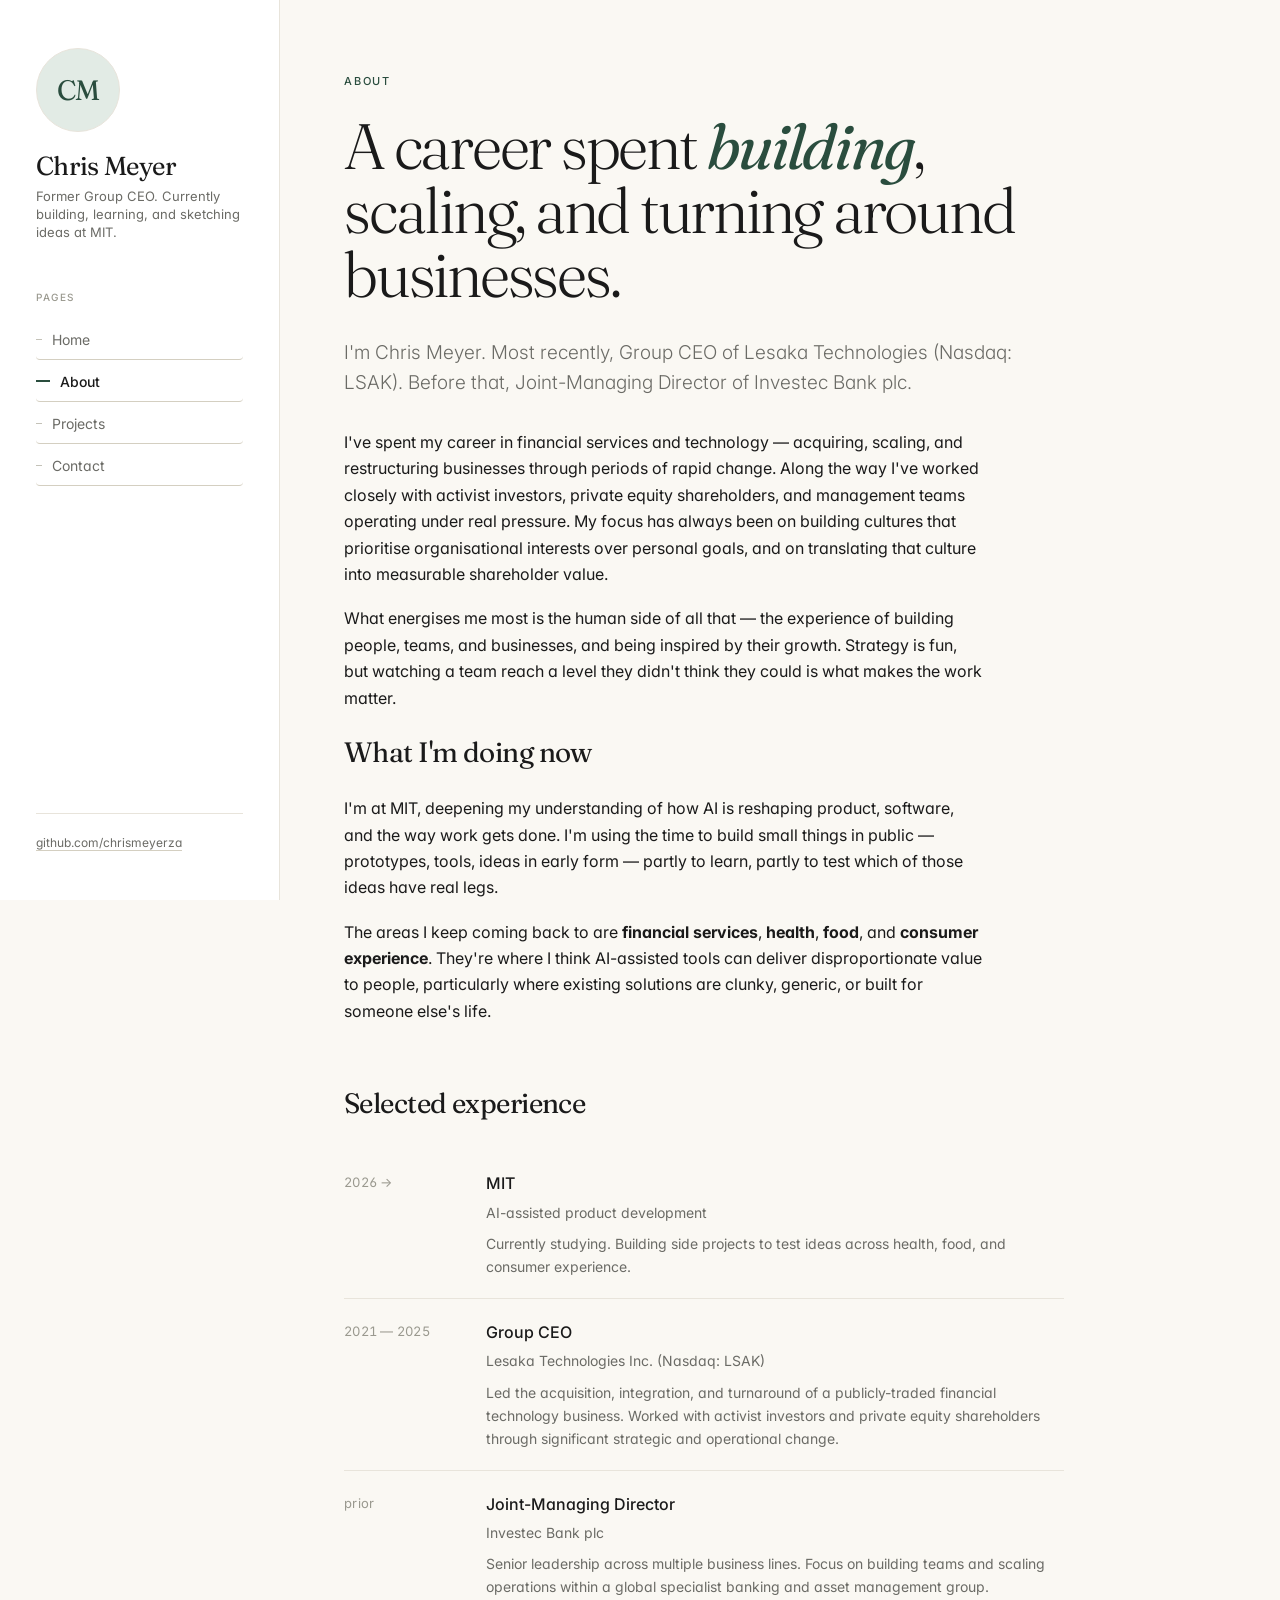
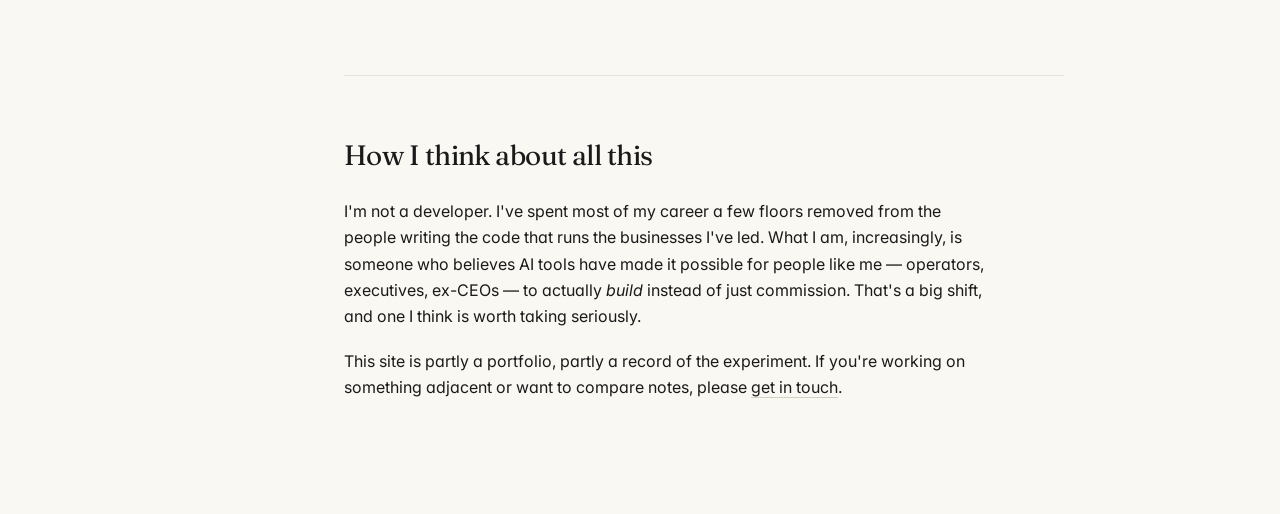
==== about.html @ eb2f5cf7 "Initial commit" ====
<!DOCTYPE html>
<html lang="en">
<head>
  <meta charset="UTF-8">
  <meta name="viewport" content="width=device-width, initial-scale=1.0">
  <title>About — Chris Meyer</title>
  <meta name="description" content="Background and experience of Chris Meyer.">
  <link rel="stylesheet" href="styles.css">
</head>
<body>
<div class="layout">

  <aside class="sidebar">
    <div class="sidebar-header">
      <div class="portrait">CM</div>
      <div class="name">Chris Meyer</div>
      <div class="title">Former Group CEO. Currently building, learning, and sketching ideas at MIT.</div>
    </div>

    <nav class="nav">
      <div class="nav-label">Pages</div>
      <ul class="nav-list">
        <li class="nav-item"><a href="index.html" class="nav-link">Home</a></li>
        <li class="nav-item"><a href="about.html" class="nav-link active">About</a></li>
        <li class="nav-item"><a href="projects.html" class="nav-link">Projects</a></li>
        <li class="nav-item"><a href="contact.html" class="nav-link">Contact</a></li>
      </ul>
    </nav>

    <div class="sidebar-footer">
      <a href="https://github.com/chrismeyerza">github.com/chrismeyerza</a>
    </div>
  </aside>

  <main class="content">
    <div class="eyebrow">About</div>
    <h1 class="page-title">A career spent <em>building</em>, scaling, and turning around businesses.</h1>
    <p class="lead">I'm Chris Meyer. Most recently, Group CEO of Lesaka Technologies (Nasdaq: LSAK). Before that, Joint-Managing Director of Investec Bank plc.</p>

    <p>I've spent my career in financial services and technology — acquiring, scaling, and restructuring businesses through periods of rapid change. Along the way I've worked closely with activist investors, private equity shareholders, and management teams operating under real pressure. My focus has always been on building cultures that prioritise organisational interests over personal goals, and on translating that culture into measurable shareholder value.</p>

    <p>What energises me most is the human side of all that — the experience of building people, teams, and businesses, and being inspired by their growth. Strategy is fun, but watching a team reach a level they didn't think they could is what makes the work matter.</p>

    <h2>What I'm doing now</h2>
    <p>I'm at MIT, deepening my understanding of how AI is reshaping product, software, and the way work gets done. I'm using the time to build small things in public — prototypes, tools, ideas in early form — partly to learn, partly to test which of those ideas have real legs.</p>

    <p>The areas I keep coming back to are <strong>financial services</strong>, <strong>health</strong>, <strong>food</strong>, and <strong>consumer experience</strong>. They're where I think AI-assisted tools can deliver disproportionate value to people, particularly where existing solutions are clunky, generic, or built for someone else's life.</p>

    <h2>Selected experience</h2>

    <div class="timeline">

      <div class="timeline-item">
        <div class="timeline-date">2026 →</div>
        <div class="timeline-body">
          <h3>MIT</h3>
          <div class="org">AI-assisted product development</div>
          <p>Currently studying. Building side projects to test ideas across health, food, and consumer experience.</p>
        </div>
      </div>

      <div class="timeline-item">
        <div class="timeline-date">2021 — 2025</div>
        <div class="timeline-body">
          <h3>Group CEO</h3>
          <div class="org">Lesaka Technologies Inc. (Nasdaq: LSAK)</div>
          <p>Led the acquisition, integration, and turnaround of a publicly-traded financial technology business. Worked with activist investors and private equity shareholders through significant strategic and operational change.</p>
        </div>
      </div>

      <div class="timeline-item">
        <div class="timeline-date">prior</div>
        <div class="timeline-body">
          <h3>Joint-Managing Director</h3>
          <div class="org">Investec Bank plc</div>
          <p>Senior leadership across multiple business lines. Focus on building teams and scaling operations within a global specialist banking and asset management group.</p>
        </div>
      </div>

    </div>

    <hr class="divider">

    <h2>How I think about all this</h2>
    <p>I'm not a developer. I've spent most of my career a few floors removed from the people writing the code that runs the businesses I've led. What I am, increasingly, is someone who believes AI tools have made it possible for people like me — operators, executives, ex-CEOs — to actually <em>build</em> instead of just commission. That's a big shift, and one I think is worth taking seriously.</p>

    <p>This site is partly a portfolio, partly a record of the experiment. If you're working on something adjacent or want to compare notes, please <a href="contact.html">get in touch</a>.</p>

  </main>

</div>
</body>
</html>
---- styles.css ----
/* ============================================
   Chris Meyer Portfolio — shared styles
   ============================================ */

@import url('https://fonts.googleapis.com/css2?family=Fraunces:opsz,wght@9..144,300;9..144,400;9..144,500;9..144,600&family=Inter:wght@300;400;500;600&display=swap');

:root {
  --bg: #FAF8F3;
  --surface: #FFFFFF;
  --ink: #1A1A1A;
  --ink-muted: #6B6B66;
  --ink-light: #9A998F;
  --ink-faint: #C4C2B8;
  --line: #E8E4DB;
  --line-strong: #D4CFC1;
  --accent: #2A4D3E;
  --accent-light: #E2EBE5;
  --accent-warm: #B8761A;

  --font-display: 'Fraunces', Georgia, serif;
  --font-body: 'Inter', -apple-system, sans-serif;

  --sidebar-width: 280px;
  --content-max: 720px;
}

* { box-sizing: border-box; margin: 0; padding: 0; }

html { scroll-behavior: smooth; }

body {
  font-family: var(--font-body);
  font-weight: 400;
  background: var(--bg);
  color: var(--ink);
  line-height: 1.65;
  -webkit-font-smoothing: antialiased;
  font-feature-settings: "ss01", "cv11";
}

/* ============================================
   LAYOUT — sidebar + content
   ============================================ */

.layout {
  display: grid;
  grid-template-columns: var(--sidebar-width) 1fr;
  min-height: 100vh;
}

.sidebar {
  background: var(--surface);
  border-right: 1px solid var(--line);
  padding: 48px 36px;
  position: sticky;
  top: 0;
  height: 100vh;
  display: flex;
  flex-direction: column;
}

.content {
  padding: 72px 64px 96px;
  max-width: calc(var(--content-max) + 128px);
}

/* ============================================
   SIDEBAR
   ============================================ */

.sidebar-header {
  margin-bottom: 40px;
}

.portrait {
  width: 84px;
  height: 84px;
  border-radius: 50%;
  background: var(--accent-light);
  margin-bottom: 20px;
  overflow: hidden;
  display: flex;
  align-items: center;
  justify-content: center;
  font-family: var(--font-display);
  font-size: 28px;
  font-weight: 400;
  color: var(--accent);
  letter-spacing: -0.02em;
  border: 1px solid var(--line);
}

.portrait img {
  width: 100%;
  height: 100%;
  object-fit: cover;
  display: block;
}

.name {
  font-family: var(--font-display);
  font-size: 26px;
  font-weight: 400;
  letter-spacing: -0.025em;
  line-height: 1.1;
  margin-bottom: 6px;
  color: var(--ink);
}

.title {
  font-size: 13px;
  color: var(--ink-muted);
  font-weight: 400;
  line-height: 1.4;
}

.nav {
  margin-top: 8px;
  flex: 1;
}

.nav-label {
  font-size: 10px;
  letter-spacing: 0.16em;
  text-transform: uppercase;
  color: var(--ink-light);
  margin-bottom: 14px;
  font-weight: 500;
}

.nav-list {
  list-style: none;
  margin-bottom: 36px;
}

.nav-item {
  margin-bottom: 2px;
}

.nav-link {
  display: flex;
  align-items: center;
  gap: 10px;
  padding: 8px 10px 8px 0;
  text-decoration: none;
  color: var(--ink-muted);
  font-size: 14px;
  font-weight: 400;
  border-radius: 4px;
  transition: color 0.15s;
  position: relative;
}

.nav-link::before {
  content: '';
  width: 6px;
  height: 1px;
  background: var(--ink-faint);
  transition: all 0.15s;
}

.nav-link:hover {
  color: var(--ink);
}

.nav-link:hover::before {
  width: 14px;
  background: var(--ink);
}

.nav-link.active {
  color: var(--ink);
  font-weight: 500;
}

.nav-link.active::before {
  width: 14px;
  background: var(--accent);
  height: 2px;
}

.sidebar-footer {
  font-size: 12px;
  color: var(--ink-light);
  border-top: 1px solid var(--line);
  padding-top: 20px;
  line-height: 1.5;
}

.sidebar-footer a {
  color: var(--ink-muted);
  text-decoration: none;
  border-bottom: 1px solid var(--line-strong);
  transition: all 0.15s;
}

.sidebar-footer a:hover {
  color: var(--ink);
  border-bottom-color: var(--ink);
}

/* ============================================
   CONTENT — typography
   ============================================ */

.eyebrow {
  font-size: 11px;
  letter-spacing: 0.16em;
  text-transform: uppercase;
  color: var(--accent);
  font-weight: 500;
  margin-bottom: 24px;
}

h1.page-title {
  font-family: var(--font-display);
  font-weight: 300;
  font-size: clamp(40px, 5.5vw, 64px);
  line-height: 1.0;
  letter-spacing: -0.035em;
  margin-bottom: 32px;
  color: var(--ink);
  max-width: 18ch;
}

h1.page-title em {
  font-style: italic;
  font-weight: 400;
  color: var(--accent);
}

h2 {
  font-family: var(--font-display);
  font-weight: 400;
  font-size: 28px;
  letter-spacing: -0.02em;
  margin-top: 56px;
  margin-bottom: 20px;
  color: var(--ink);
}

h2:first-of-type { margin-top: 0; }

h3 {
  font-family: var(--font-body);
  font-weight: 500;
  font-size: 16px;
  margin-bottom: 6px;
  color: var(--ink);
}

p {
  font-size: 16px;
  margin-bottom: 18px;
  color: var(--ink);
  max-width: 64ch;
}

p.lead {
  font-size: 19px;
  font-weight: 300;
  line-height: 1.55;
  color: var(--ink-muted);
  margin-bottom: 32px;
  max-width: 56ch;
}

a {
  color: var(--ink);
  text-decoration: none;
  border-bottom: 1px solid var(--line-strong);
  transition: border-color 0.15s, color 0.15s;
}

a:hover {
  border-bottom-color: var(--ink);
}

a.accent {
  color: var(--accent);
  border-bottom-color: var(--accent-light);
}

a.accent:hover {
  border-bottom-color: var(--accent);
}

ul {
  list-style: none;
  margin-bottom: 24px;
}

ul.bulleted li {
  padding-left: 18px;
  position: relative;
  margin-bottom: 8px;
  color: var(--ink);
  max-width: 60ch;
}

ul.bulleted li::before {
  content: '';
  position: absolute;
  left: 0;
  top: 12px;
  width: 6px;
  height: 1px;
  background: var(--ink-faint);
}

hr.divider {
  border: none;
  height: 1px;
  background: var(--line);
  margin: 56px 0;
}

/* ============================================
   PROJECT CARDS
   ============================================ */

.project {
  padding: 28px 0;
  border-bottom: 1px solid var(--line);
  display: grid;
  grid-template-columns: 100px 1fr;
  gap: 32px;
  align-items: start;
}

.project:last-of-type { border-bottom: none; }

.project-meta {
  font-size: 12px;
  color: var(--ink-light);
  letter-spacing: 0.05em;
  font-variant-numeric: tabular-nums;
  padding-top: 4px;
}

.project-status {
  display: inline-block;
  font-size: 10px;
  letter-spacing: 0.12em;
  text-transform: uppercase;
  padding: 3px 8px;
  border-radius: 999px;
  margin-top: 8px;
  font-weight: 500;
}

.project-status.active {
  background: var(--accent-light);
  color: var(--accent);
}

.project-status.shipped {
  background: var(--line);
  color: var(--ink-muted);
}

.project-status.archived {
  background: transparent;
  color: var(--ink-light);
  border: 1px solid var(--line);
}

.project-body h3 {
  font-family: var(--font-display);
  font-size: 22px;
  font-weight: 500;
  letter-spacing: -0.01em;
  margin-bottom: 10px;
}

.project-body h3 a {
  border-bottom: none;
  color: var(--ink);
}

.project-body h3 a:hover {
  color: var(--accent);
}

.project-body p {
  font-size: 15px;
  color: var(--ink-muted);
  margin-bottom: 12px;
  max-width: 56ch;
}

.project-tags {
  display: flex;
  gap: 6px;
  flex-wrap: wrap;
  margin-top: 10px;
}

.tag {
  font-size: 11px;
  padding: 3px 9px;
  background: var(--bg);
  border: 1px solid var(--line);
  border-radius: 999px;
  color: var(--ink-muted);
  letter-spacing: 0.02em;
}

.project-links {
  display: flex;
  gap: 16px;
  margin-top: 14px;
  font-size: 13px;
}

.project-links a {
  color: var(--ink-muted);
  border-bottom: 1px solid var(--line-strong);
}

.project-links a:hover {
  color: var(--ink);
  border-bottom-color: var(--ink);
}

/* ============================================
   TIMELINE — for about page
   ============================================ */

.timeline {
  margin-top: 24px;
}

.timeline-item {
  display: grid;
  grid-template-columns: 110px 1fr;
  gap: 32px;
  padding: 20px 0;
  border-bottom: 1px solid var(--line);
}

.timeline-item:last-child { border-bottom: none; }

.timeline-date {
  font-size: 13px;
  color: var(--ink-light);
  font-variant-numeric: tabular-nums;
  padding-top: 2px;
  letter-spacing: 0.02em;
}

.timeline-body h3 {
  font-size: 16px;
  margin-bottom: 4px;
}

.timeline-body .org {
  font-size: 14px;
  color: var(--ink-muted);
  margin-bottom: 8px;
}

.timeline-body p {
  font-size: 14px;
  color: var(--ink-muted);
  margin-bottom: 0;
}

/* ============================================
   CONTACT
   ============================================ */

.contact-grid {
  display: grid;
  grid-template-columns: 1fr 1fr;
  gap: 32px;
  margin-top: 32px;
}

.contact-card {
  background: var(--surface);
  border: 1px solid var(--line);
  border-radius: 14px;
  padding: 28px;
  transition: border-color 0.15s;
}

.contact-card:hover {
  border-color: var(--line-strong);
}

.contact-card .label {
  font-size: 11px;
  letter-spacing: 0.16em;
  text-transform: uppercase;
  color: var(--ink-light);
  margin-bottom: 14px;
  font-weight: 500;
}

.contact-card a {
  font-family: var(--font-display);
  font-size: 22px;
  font-weight: 500;
  letter-spacing: -0.01em;
  border-bottom: none;
  color: var(--ink);
  display: block;
  word-break: break-word;
}

.contact-card a:hover {
  color: var(--accent);
}

.contact-card p {
  font-size: 14px;
  color: var(--ink-muted);
  margin-top: 8px;
  margin-bottom: 0;
}

/* ============================================
   RESPONSIVE
   ============================================ */

@media (max-width: 900px) {
  .layout {
    grid-template-columns: 1fr;
  }
  .sidebar {
    position: relative;
    height: auto;
    padding: 32px 24px 20px;
    border-right: none;
    border-bottom: 1px solid var(--line);
  }
  .nav-list {
    display: flex;
    gap: 4px;
    flex-wrap: wrap;
    margin-bottom: 0;
  }
  .nav-link { padding: 6px 0; }
  .sidebar-footer { display: none; }
  .content { padding: 48px 24px 64px; }
  .project { grid-template-columns: 1fr; gap: 12px; }
  .project-meta { padding-top: 0; }
  .timeline-item { grid-template-columns: 1fr; gap: 8px; }
  .contact-grid { grid-template-columns: 1fr; }
}

/* ============================================
   PAGE LOAD
   ============================================ */

@keyframes fadeUp {
  from { opacity: 0; transform: translateY(8px); }
  to { opacity: 1; transform: translateY(0); }
}

.content > * {
  animation: fadeUp 0.5s ease-out backwards;
}

.content > *:nth-child(1) { animation-delay: 0.05s; }
.content > *:nth-child(2) { animation-delay: 0.12s; }
.content > *:nth-child(3) { animation-delay: 0.18s; }
.content > *:nth-child(4) { animation-delay: 0.24s; }
.content > *:nth-child(5) { animation-delay: 0.30s; }
.content > *:nth-child(6) { animation-delay: 0.36s; }
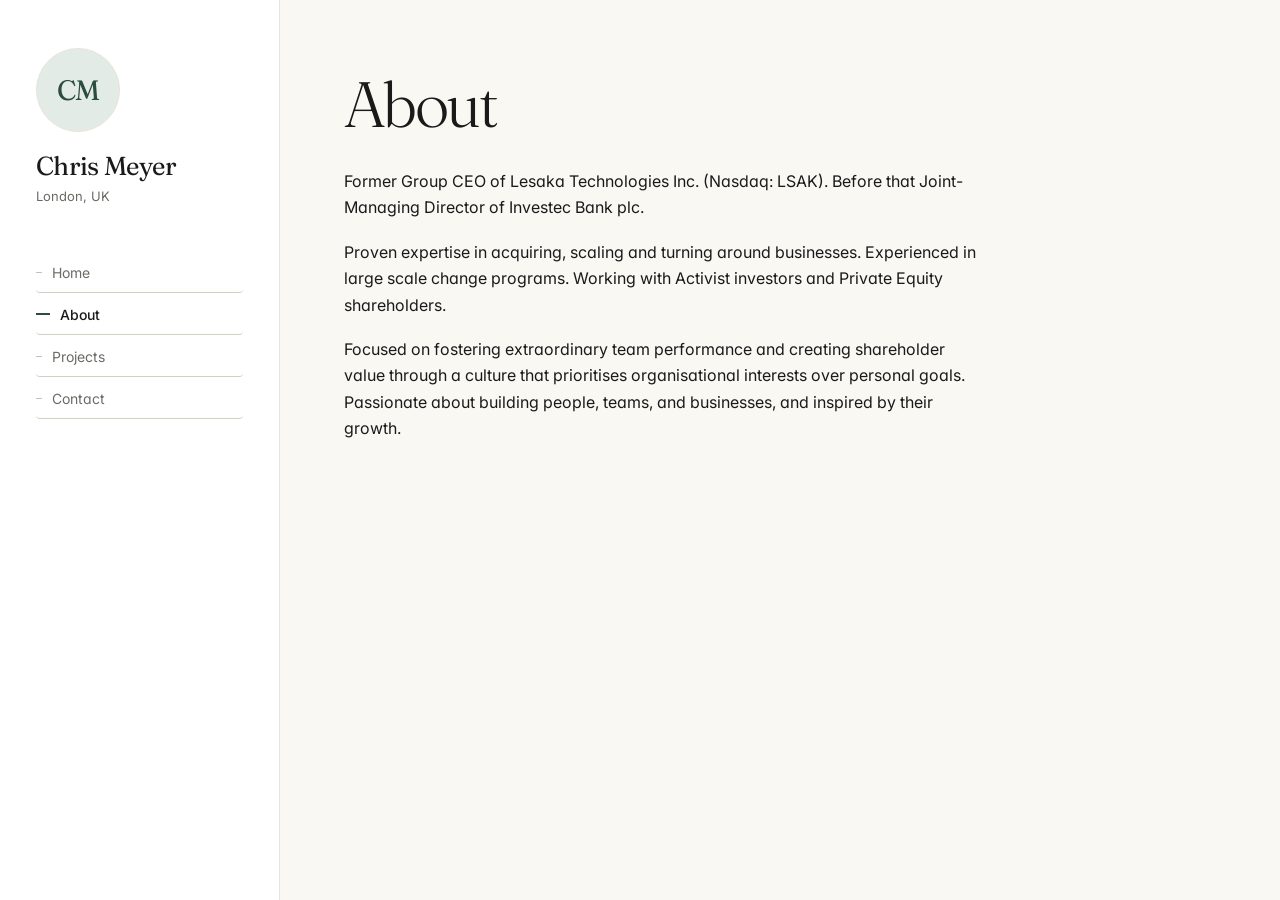
==== commit 92582731: "Simplify content" ====
--- a/about.html
+++ b/about.html
@@ -4,7 +4,6 @@
   <meta charset="UTF-8">
   <meta name="viewport" content="width=device-width, initial-scale=1.0">
   <title>About — Chris Meyer</title>
-  <meta name="description" content="Background and experience of Chris Meyer.">
   <link rel="stylesheet" href="styles.css">
 </head>
 <body>
@@ -14,11 +13,10 @@
     <div class="sidebar-header">
       <div class="portrait">CM</div>
       <div class="name">Chris Meyer</div>
-      <div class="title">Former Group CEO. Currently building, learning, and sketching ideas at MIT.</div>
+      <div class="title">London, UK</div>
     </div>
 
     <nav class="nav">
-      <div class="nav-label">Pages</div>
       <ul class="nav-list">
         <li class="nav-item"><a href="index.html" class="nav-link">Home</a></li>
         <li class="nav-item"><a href="about.html" class="nav-link active">About</a></li>
@@ -26,66 +24,16 @@
         <li class="nav-item"><a href="contact.html" class="nav-link">Contact</a></li>
       </ul>
     </nav>
-
-    <div class="sidebar-footer">
-      <a href="https://github.com/chrismeyerza">github.com/chrismeyerza</a>
-    </div>
   </aside>
 
   <main class="content">
-    <div class="eyebrow">About</div>
-    <h1 class="page-title">A career spent <em>building</em>, scaling, and turning around businesses.</h1>
-    <p class="lead">I'm Chris Meyer. Most recently, Group CEO of Lesaka Technologies (Nasdaq: LSAK). Before that, Joint-Managing Director of Investec Bank plc.</p>
+    <h1 class="page-title">About</h1>
 
-    <p>I've spent my career in financial services and technology — acquiring, scaling, and restructuring businesses through periods of rapid change. Along the way I've worked closely with activist investors, private equity shareholders, and management teams operating under real pressure. My focus has always been on building cultures that prioritise organisational interests over personal goals, and on translating that culture into measurable shareholder value.</p>
+    <p>Former Group CEO of Lesaka Technologies Inc. (Nasdaq: LSAK). Before that Joint-Managing Director of Investec Bank plc.</p>
 
-    <p>What energises me most is the human side of all that — the experience of building people, teams, and businesses, and being inspired by their growth. Strategy is fun, but watching a team reach a level they didn't think they could is what makes the work matter.</p>
+    <p>Proven expertise in acquiring, scaling and turning around businesses. Experienced in large scale change programs. Working with Activist investors and Private Equity shareholders.</p>
 
-    <h2>What I'm doing now</h2>
-    <p>I'm at MIT, deepening my understanding of how AI is reshaping product, software, and the way work gets done. I'm using the time to build small things in public — prototypes, tools, ideas in early form — partly to learn, partly to test which of those ideas have real legs.</p>
-
-    <p>The areas I keep coming back to are <strong>financial services</strong>, <strong>health</strong>, <strong>food</strong>, and <strong>consumer experience</strong>. They're where I think AI-assisted tools can deliver disproportionate value to people, particularly where existing solutions are clunky, generic, or built for someone else's life.</p>
-
-    <h2>Selected experience</h2>
-
-    <div class="timeline">
-
-      <div class="timeline-item">
-        <div class="timeline-date">2026 →</div>
-        <div class="timeline-body">
-          <h3>MIT</h3>
-          <div class="org">AI-assisted product development</div>
-          <p>Currently studying. Building side projects to test ideas across health, food, and consumer experience.</p>
-        </div>
-      </div>
-
-      <div class="timeline-item">
-        <div class="timeline-date">2021 — 2025</div>
-        <div class="timeline-body">
-          <h3>Group CEO</h3>
-          <div class="org">Lesaka Technologies Inc. (Nasdaq: LSAK)</div>
-          <p>Led the acquisition, integration, and turnaround of a publicly-traded financial technology business. Worked with activist investors and private equity shareholders through significant strategic and operational change.</p>
-        </div>
-      </div>
-
-      <div class="timeline-item">
-        <div class="timeline-date">prior</div>
-        <div class="timeline-body">
-          <h3>Joint-Managing Director</h3>
-          <div class="org">Investec Bank plc</div>
-          <p>Senior leadership across multiple business lines. Focus on building teams and scaling operations within a global specialist banking and asset management group.</p>
-        </div>
-      </div>
-
-    </div>
-
-    <hr class="divider">
-
-    <h2>How I think about all this</h2>
-    <p>I'm not a developer. I've spent most of my career a few floors removed from the people writing the code that runs the businesses I've led. What I am, increasingly, is someone who believes AI tools have made it possible for people like me — operators, executives, ex-CEOs — to actually <em>build</em> instead of just commission. That's a big shift, and one I think is worth taking seriously.</p>
-
-    <p>This site is partly a portfolio, partly a record of the experiment. If you're working on something adjacent or want to compare notes, please <a href="contact.html">get in touch</a>.</p>
-
+    <p>Focused on fostering extraordinary team performance and creating shareholder value through a culture that prioritises organisational interests over personal goals. Passionate about building people, teams, and businesses, and inspired by their growth.</p>
   </main>
 
 </div>
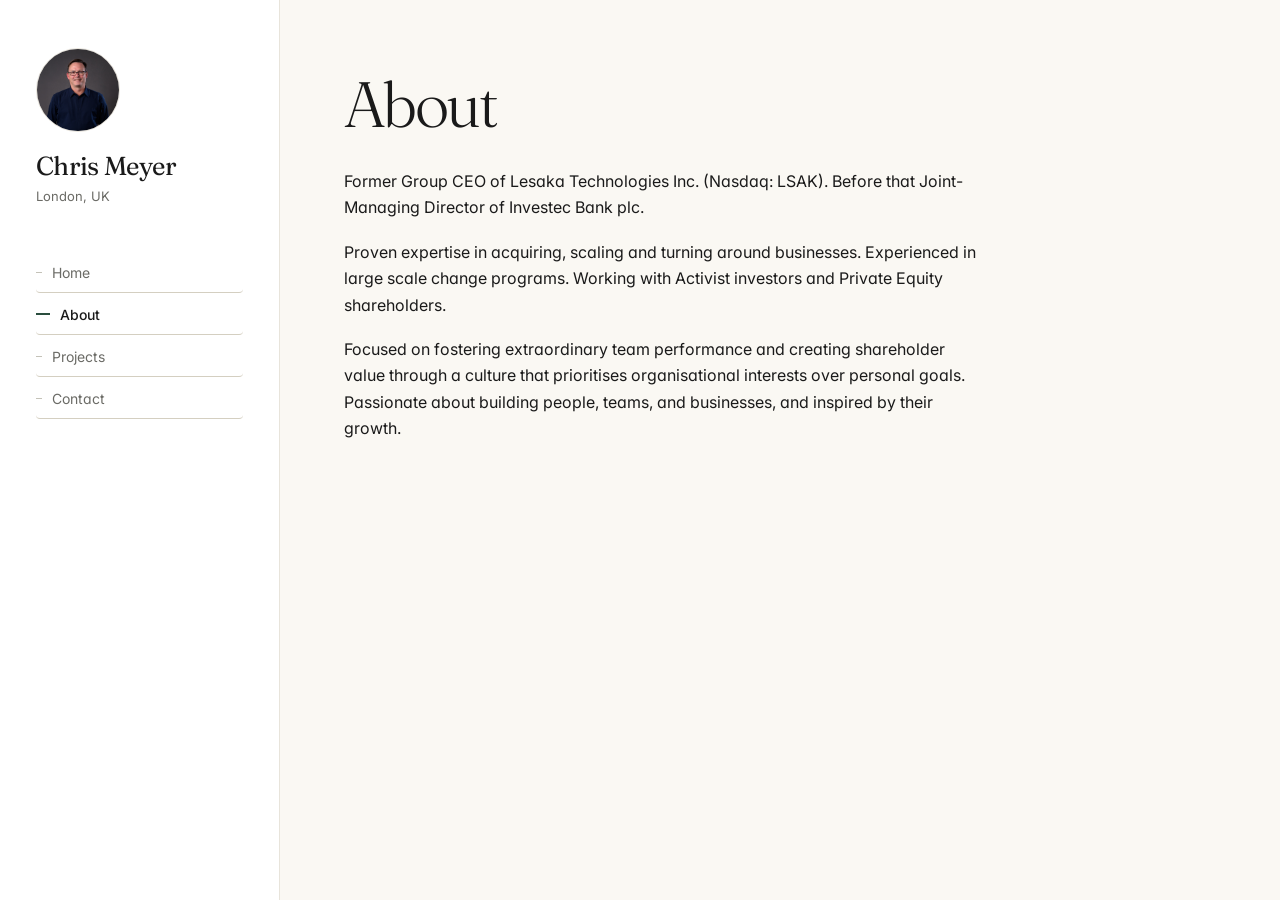
==== commit b3e6cf07: "Add bio photo" ====
--- a/about.html
+++ b/about.html
@@ -11,7 +11,8 @@
 
   <aside class="sidebar">
     <div class="sidebar-header">
-      <div class="portrait">CM</div>
+     
+      <div class="portrait"><img src="portrait.jpg" alt="Chris Meyer"></div>
       <div class="name">Chris Meyer</div>
       <div class="title">London, UK</div>
     </div>
